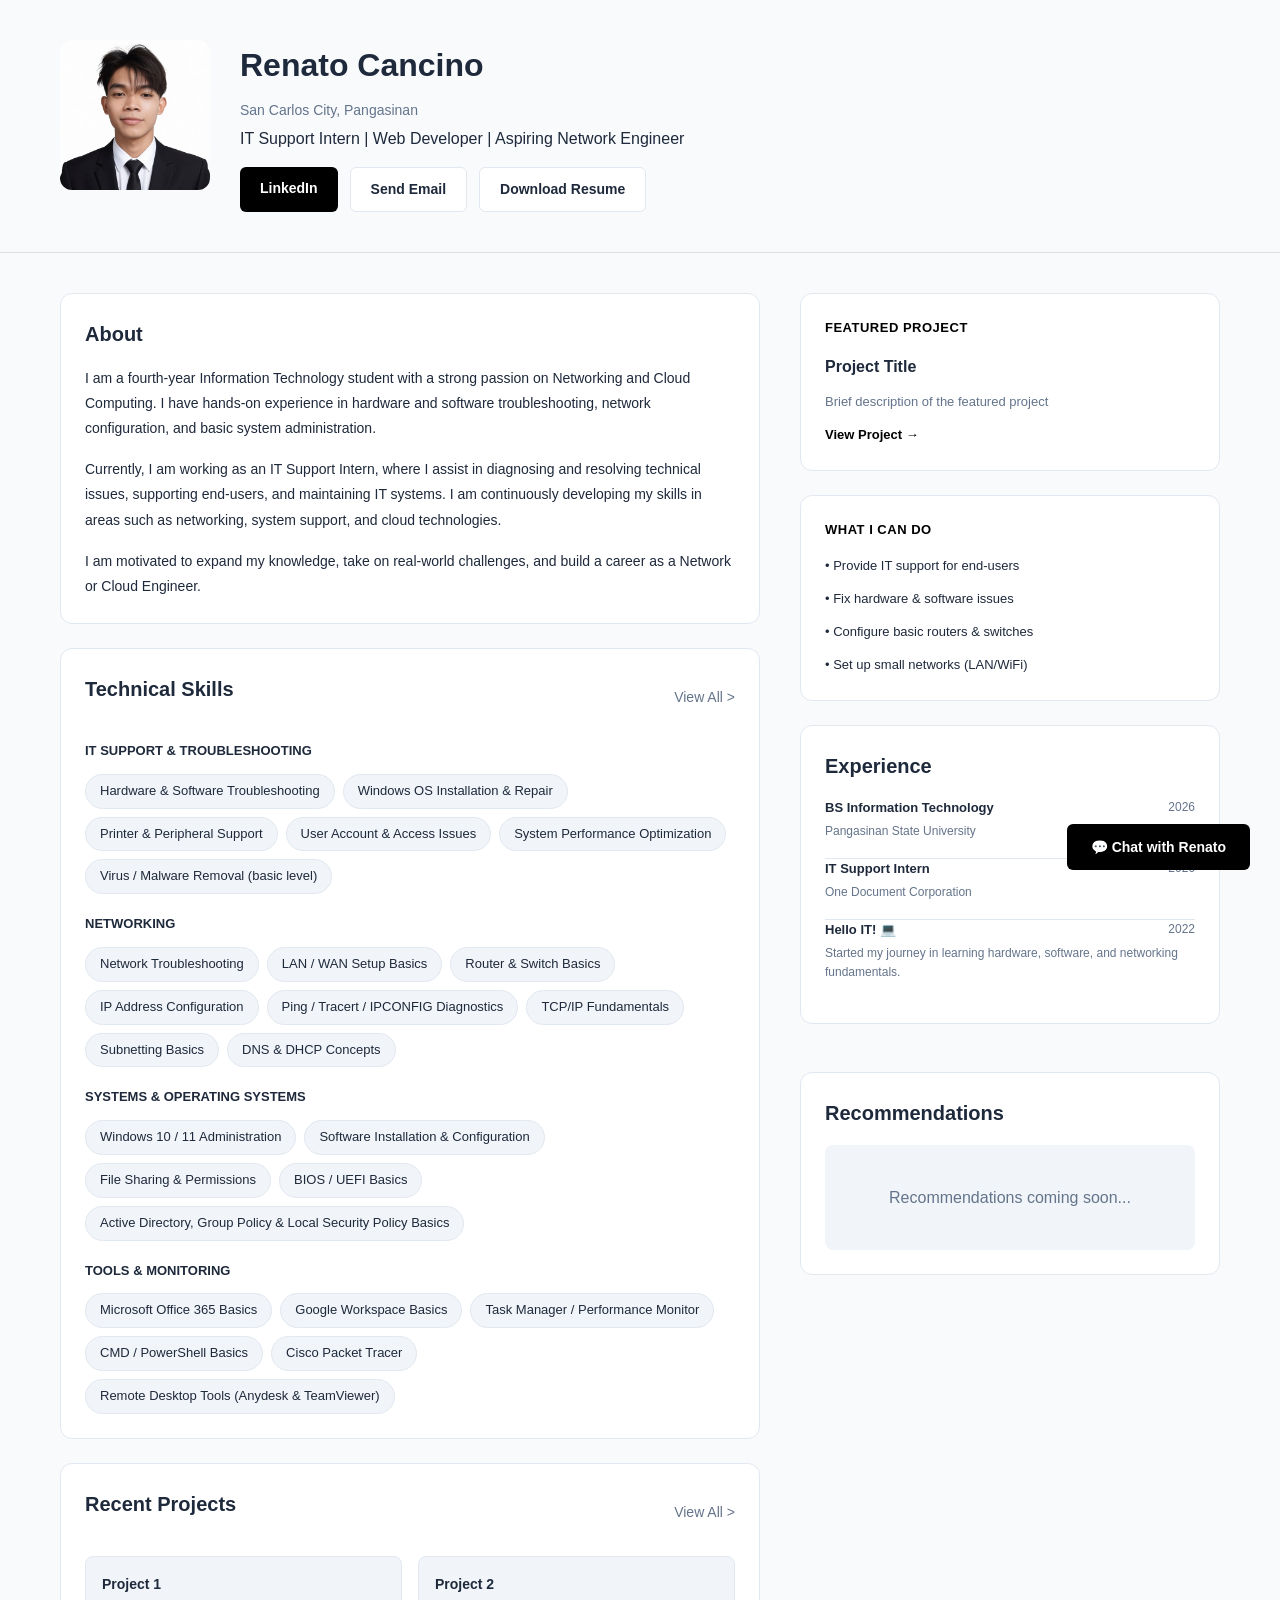
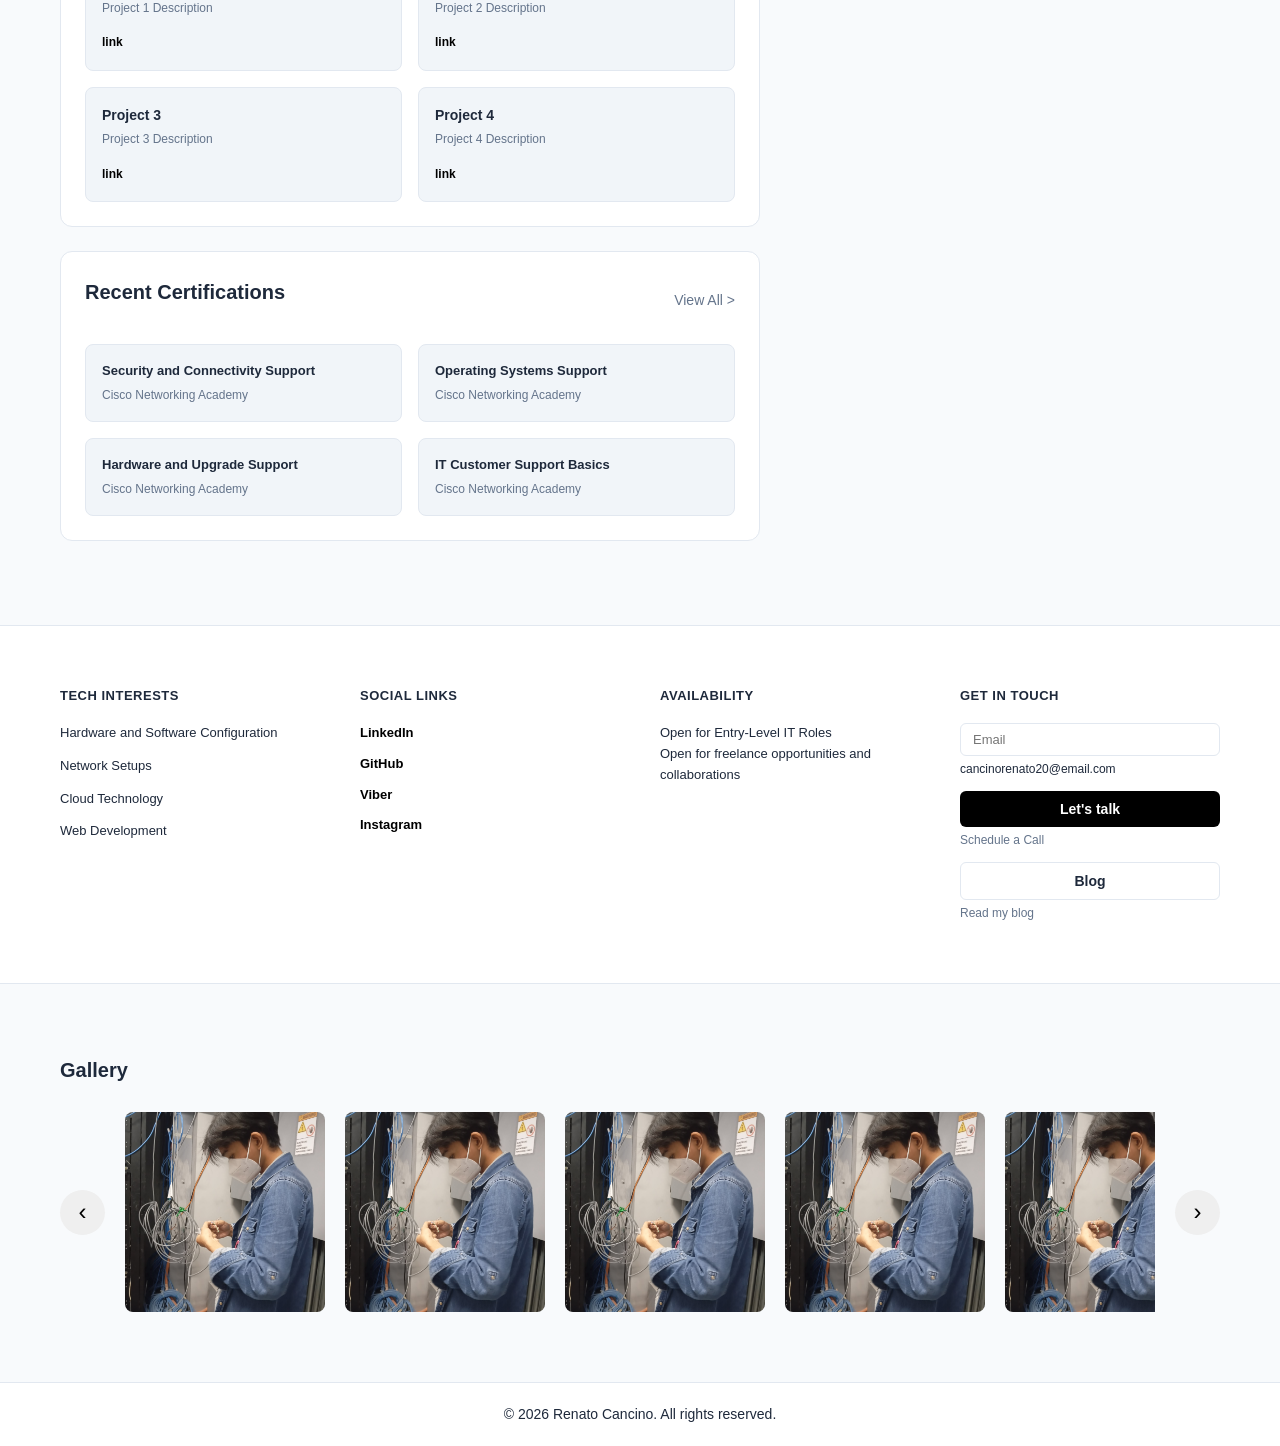
==== index.html @ cd486ae1 "Rename home.html to index.html" ====
<!DOCTYPE html>
<html lang="en">
<head>
    <!-- Google tag (gtag.js) -->
    <script async src="https://www.googletagmanager.com/gtag/js?id=G-3237G2S749"></script>
    <script>
    window.dataLayer = window.dataLayer || [];
    function gtag(){dataLayer.push(arguments);}
    gtag('js', new Date());

    gtag('config', 'G-3237G2S749');
    </script>
    <meta charset="UTF-8">
    <meta name="viewport" content="width=device-width, initial-scale=1.0">
    <title>Renato Cancino - IT</title>
    <link rel="stylesheet" href="css/styles.css">
</head>
<body>
    <!-- Header/Profile Section -->
    <header class="profile-header">
        <div class="container">
            <div class="profile-content">
                <div class="profile-image">
                    <img src="img/ren_formal.jpg" alt="Renato Cancino">
                </div>
                <div class="profile-info">
                    <h1 class="profile-name">Renato Cancino</h1>
                    <p class="profile-location">San Carlos City, Pangasinan</p>
                    <p class="profile-title">IT Support Intern | Web Developer | Aspiring Network Engineer</p>
    
                    <div class="profile-buttons">
                        <a href="https://www.linkedin.com/in/renatocancino" class="btn btn-primary">LinkedIn</a>
                        <a href="mailto:cancinorenato20@gmail.com" class="btn btn-secondary">Send Email</a>
                        <!-- <button class="btn btn-secondary">Read my blog</button> -->
                         <a href="resume/cancinoren-test-resume.pdf" target="_blank" class="btn btn-secondary">Download Resume</a>
                    </div>
                </div>
            </div>
        </div>
    </header>

    <!-- Main Content -->
    <main class="container main-content">
        <div class="content-wrapper">
            <!-- Left Column -->
            <div class="left-column">
                <!-- About Section -->
                <section class="section about-section">
                    <h2 class="section-title">About</h2>
                    <p>I am a fourth-year Information Technology student with a strong passion on Networking and Cloud Computing. I have hands-on experience in hardware and software troubleshooting, network configuration, and basic system administration.</p>
                    
                    <p>Currently, I am working as an IT Support Intern, where I assist in diagnosing and resolving technical issues, supporting end-users, and maintaining IT systems. I am continuously developing my skills in areas such as networking, system support, and cloud technologies.</p>
                    
                    <p>I am motivated to expand my knowledge, take on real-world challenges, and build a career as a Network or Cloud Engineer.</p>
                </section>

                <!-- Skills Section -->
                <section class="section tech-stack-section">
                    <div class="section-header">
                        <h2 class="section-title">Technical Skills</h2>
                        <a href="#" class="view-all">View All ></a>
                    </div>
                    
                    <div class="tech-category">
                        <h3 class="tech-category-title">IT Support & Troubleshooting</h3>
                        <div class="tech-tags">
                            <span class="tech-tag">Hardware & Software Troubleshooting</span>
                            <span class="tech-tag">Windows OS Installation & Repair</span>
                            <span class="tech-tag">Printer & Peripheral Support</span>
                            <span class="tech-tag">User Account & Access Issues</span>
                            <span class="tech-tag">System Performance Optimization</span>
                            <span class="tech-tag">Virus / Malware Removal (basic level)</span>
                        </div>
                    </div>

                    <div class="tech-category">
                        <h3 class="tech-category-title">Networking</h3>
                        <div class="tech-tags">
                            <span class="tech-tag">Network Troubleshooting</span>
                            <span class="tech-tag">LAN / WAN Setup Basics</span>
                            <span class="tech-tag">Router & Switch Basics</span>
                            <span class="tech-tag">IP Address Configuration</span>
                            <span class="tech-tag">Ping / Tracert / IPCONFIG Diagnostics</span>
                            <span class="tech-tag">TCP/IP Fundamentals</span>
                            <span class="tech-tag">Subnetting Basics</span>
                            <span class="tech-tag">DNS & DHCP Concepts</span>
                        </div>
                    </div>

                    <div class="tech-category">
                        <h3 class="tech-category-title">Systems & Operating Systems</h3>
                        <div class="tech-tags">
                            <span class="tech-tag">Windows 10 / 11 Administration</span>
                            <span class="tech-tag">Software Installation & Configuration</span>
                            <span class="tech-tag">File Sharing & Permissions</span>
                            <span class="tech-tag">BIOS / UEFI Basics</span>
                            <span class="tech-tag">Active Directory, Group Policy & Local Security Policy Basics</span>
                        </div>
                    </div>

                    <div class="tech-category">
                        <h3 class="tech-category-title">Tools & Monitoring</h3>
                        <div class="tech-tags">
                            <span class="tech-tag">Microsoft Office 365 Basics</span>
                            <span class="tech-tag">Google Workspace Basics</span>
                            <span class="tech-tag">Task Manager / Performance Monitor</span>
                            <span class="tech-tag">CMD / PowerShell Basics</span>
                            <span class="tech-tag">Cisco Packet Tracer</span>
                            <span class="tech-tag">Remote Desktop Tools (Anydesk & TeamViewer)</span>
                        </div>
                    </div>
                </section>

                <!-- Recent Projects Section -->
                <section class="section projects-section">
                    <div class="section-header">
                        <h2 class="section-title">Recent Projects</h2>
                        <a href="#" class="view-all">View All ></a>
                    </div>

                    <div class="projects-grid">
                        <div class="project-card">
                            <h3 class="project-title">Project 1</h3>
                            <p class="project-description">Project 1 Description</p>
                            <a href="#" class="project-link">link</a>
                        </div>

                        <div class="project-card">
                            <h3 class="project-title">Project 2</h3>
                            <p class="project-description">Project 2 Description</p>
                            <a href="#" class="project-link">link</a>
                        </div>

                        <div class="project-card">
                            <h3 class="project-title">Project 3</h3>
                            <p class="project-description">Project 3 Description</p>
                            <a href="#" class="project-link">link</a>
                        </div>

                        <div class="project-card">
                            <h3 class="project-title">Project 4</h3>
                            <p class="project-description">Project 4 Description</p>
                            <a href="#" class="project-link">link</a>
                        </div>
                    </div>
                </section>

                <!-- Recent Certifications Section -->
                <section class="section certifications-section">
                    <div class="section-header">
                        <h2 class="section-title">Recent Certifications</h2>
                        <a href="certifications.html" class="view-all">View All ></a>
                    </div>
                    
                    <div class="certifications-list">
                        <div class="certification-item" data-cert-title="Security and Connectivity Support" data-cert-issuer="Cisco Networking Academy" data-cert-image="img/Security_and_Connectivity_Support_certificate_cancinorenato20-gmail-com_c8e03d0d-3d9d-4616-a3e9-166d271a35c9_page_1.png" data-cert-link="https://www.credly.com/badges/dbead047-0b74-48d6-b1dc-4c19077c2e01">
                            <h3>Security and Connectivity Support</h3>
                            <p>Cisco Networking Academy</p>
                        </div>

                        <div class="certification-item" data-cert-title="Operating Systems Support" data-cert-issuer="Cisco Networking Academy" data-cert-image="img/Operating_Systems_Support_certificate_cancinorenato20-gmail-com_884aa9ff-a9e3-47da-ad40-cedbd3ad1f9d_page_1.png" data-cert-link="https://www.credly.com/badges/59e73e6f-000c-4be0-9bf6-b6e345b7ddc6">
                            <h3>Operating Systems Support</h3>
                            <p>Cisco Networking Academy</p>
                        </div>

                        <div class="certification-item" data-cert-title="Hardware and Upgrade Support" data-cert-issuer="Cisco Networking Academy" data-cert-image="img/Hardware_and_Upgrade_Support_certificate_cancinorenato20-gmail-com_0ec5836f-facd-4a70-804b-16af0f0a520e_page_1.png" data-cert-link="https://www.credly.com/badges/650f048b-5d3e-4b50-a490-e8a0884c7eaa">
                            <h3>Hardware and Upgrade Support</h3>
                            <p>Cisco Networking Academy</p>
                        </div>
                    
                        <div class="certification-item" data-cert-title="IT Customer Support Basics" data-cert-issuer="Cisco Networking Academy" data-cert-image="img/IT_Customer_Support_Basics_certificate_cancinorenato20-gmail-com_906d845b-3d76-4a4b-9ee6-7872a7df939f_page_1.png" data-cert-link="https://www.credly.com/badges/1a606e12-5934-4e95-b721-cde93f7c1914">
                            <h3>IT Customer Support Basics</h3>
                            <p>Cisco Networking Academy</p>
                        </div>
                    </div>
                </section>   
            </div>

            <!-- Right Column -->
            <div class="right-column">
                <!-- Featured Project Card -->
                <div class="featured-card">
                    <div class="card-header">Featured Project</div>
                    <div class="card-content">
                        <h3 class="card-title">Project Title</h3>
                        <p class="card-description">Brief description of the featured project</p>
                        <a href="#" class="card-link">View Project →</a>
                    </div>
                </div>

                <!-- What I Can Do Card -->
                <div class="services-card">
                    <div class="card-header">What I Can Do</div>
                    <ul class="services-list">
                        <li>• Provide IT support for end-users</li>
                        <li>• Fix hardware & software issues</li>
                        <li>• Configure basic routers & switches</li>
                        <li>• Set up small networks (LAN/WiFi)</li>
                    </ul>
                </div>

                <!-- Experience Section -->
                <section class="section experience-section">
                    <h2 class="section-title">Experience</h2>

                
                    <div class="experience-item">
                        <div class="experience-header">
                            <h3 class="experience-title">BS Information Technology</h3>
                            <span class="experience-year">2026</span>
                        </div>
                        <p class="experience-company">Pangasinan State University</p>
                    </div>

                     <div class="experience-item">
                        <div class="experience-header">
                            <h3 class="experience-title">IT Support Intern</h3>
                            <span class="experience-year">2026</span>
                        </div>
                        <p class="experience-company">One Document Corporation</p>
                    </div>

                    <div class="experience-item">
                        <div class="experience-header">
                            <h3 class="experience-title">Hello IT! 💻</h3>
                            <span class="experience-year">2022</span>
                        </div>
                        <p class="experience-company">Started my journey in learning hardware, software, and networking fundamentals.</p>
                    </div>
                </section>

                <!-- Recommendations Section -->
                <section class="section recommendations-section">
                    <h2 class="section-title">Recommendations</h2>
                    <div class="placeholder-content">
                        <p>Recommendations coming soon...</p>
                    </div>
                </section>
            </div>
        </div>
    </main>

    <!-- Affiliations & Social Links Section -->
    <section class="affiliations-social">
        <div class="container">
            <div class="affiliations-grid">
                <!-- A member of -->
                <div class="affiliations-group">
                    <h3 class="group-title">Tech Interests</h3>
                    <div class="affiliations-list">
                        <div class="affiliation-item">
                            <span>Hardware and Software Configuration</span>
                        </div>
                        <div class="affiliation-item">
                            <span>Network Setups</span>
                        </div>
                        <div class="affiliation-item">
                            <span>Cloud Technology</span>
                        </div>
                        <div class="affiliation-item">
                            <span>Web Development</span>
                        </div>
                    </div>
                </div>

                <!-- Social Links -->
                <div class="affiliations-group">
                    <h3 class="group-title">Social Links</h3>
                    <div class="social-links">
                        <a href="https://www.linkedin.com/in/renatocancino" target="_blank" class="social-link">LinkedIn</a>
                        <a href="https://github.com/cancinoren" target="_blank" class="social-link">GitHub</a>
                        <a href="viber://contact?number=+639387245716" class="social-link">Viber</a>
                        <a href="https://instagram.com/cancinoren" target="_blank" class="social-link">Instagram</a>
                        
                    </div>
                </div>

                <!-- Speaking -->
                <div class="affiliations-group">
                    <h3 class="group-title">Availability</h3>
                    <p class="speaking-text">Open for Entry-Level IT Roles</p>
                    <p class="speaking-text">Open for freelance opportunities and collaborations</p>
                </div>

                <!-- Contact -->
                <div class="affiliations-group">
                    <h3 class="group-title">Get in touch</h3>
                    <div class="contact-options">
                        <div class="contact-item">
                            <input type="email" placeholder="Email" class="contact-input">
                            <p class="contact-email">cancinorenato20@email.com</p>
                        </div>
                        <div class="contact-item">
                            <button class="btn btn-primary">Let's talk</button>
                            <p class="contact-text">Schedule a Call</p>
                        </div>
                        <div class="contact-item">
                            <button class="btn btn-secondary">Blog</button>
                            <p class="contact-text">Read my blog</p>
                        </div>
                    </div>
                </div>
            </div>
        </div>
    </section>

    <!-- Gallery Section -->
    <section class="gallery-section">
        <div class="container">
            <h2 class="section-title">Gallery</h2>
            <div class="gallery-wrapper">
                <button class="gallery-nav gallery-prev" aria-label="Previous image">‹</button>
                <div class="gallery-grid">
                    <div class="gallery-item">
                        <img src="img/pic1.jpeg" alt="Gallery 1">
                    </div>
                    <div class="gallery-item">
                        <img src="img/pic1.jpeg" alt="Gallery 2">
                    </div>
                    <div class="gallery-item">
                        <img src="img/pic1.jpeg" alt="Gallery 3">
                    </div>
                    <div class="gallery-item">
                        <img src="img/pic1.jpeg" alt="Gallery 4">
                    </div>
                    <div class="gallery-item">
                        <img src="img/pic1.jpeg" alt="Gallery 5">
                    </div>
                    <div class="gallery-item">
                        <img src="img/pic1.jpeg" alt="Gallery 1">
                    </div>
                    <div class="gallery-item">
                        <img src="img/pic1.jpeg" alt="Gallery 1">
                    </div>
                    <div class="gallery-item">
                        <img src="img/pic1.jpeg" alt="Gallery 1">
                    </div>
                    <div class="gallery-item">
                        <img src="img/pic1.jpeg" alt="Gallery 1">
                    </div>
                    <div class="gallery-item">
                        <img src="img/pic1.jpeg" alt="Gallery 1">
                    </div>
                </div>
                <button class="gallery-nav gallery-next" aria-label="Next image">›</button>
            </div>
        </div>
    </section>

    <!-- Footer Section -->
    <footer class="footer-section">
        <div class="container">
            <div class="footer-content">
                
                <p class="footer-text">© 2026 Renato Cancino. All rights reserved.</p>
                <a href="#" class="chat-button">💬 Chat with Renato</a>
            </div>
        </div>
    </footer>

    <!-- Certification Modal -->
    <div id="certModal" class="modal">
        <div class="modal-content">
            <span class="modal-close">&times;</span>
            <div class="modal-body">
                <div class="modal-image-container">
                    <img id="modalImage" src="" alt="Certification" class="modal-image">
                </div>
                <div class="modal-info">
                    <h2 id="modalTitle" class="modal-title">Certification Title</h2>
                    <p id="modalIssuer" class="modal-issuer">Issuer</p>
                    <a id="modalLink" href="#" class="modal-credential-link" target="_blank">Show Credential →</a>
                </div>
            </div>
        </div>
    </div>

    <script src="js/script.js"></script>
</body>
</html>
---- css/styles.css ----
/* Reset & Base Styles */
* {
    margin: 0;
    padding: 0;
    box-sizing: border-box;
}

:root {
    --primary-color: #000000;
    --secondary-color: #6366f1;
    --bg-dark: #0f172a;
    --bg-light: #f8fafc;
    --text-dark: #1e293b;
    --text-light: #64748b;
    --border-color: #e2e8f0;
    --card-bg: #ffffff;
    --badge-bg: #f1f5f9;
    --transition: all 0.3s ease;
}

html, body {
    font-family: -apple-system, BlinkMacSystemFont, 'Segoe UI', Roboto, 'Helvetica Neue', Arial, sans-serif;
    line-height: 1.6;
    color: var(--text-dark);
    background-color: var(--bg-light);
}

.container {
    max-width: 1200px;
    margin: 0 auto;
    padding: 0 20px;
}

/* Profile Header */
.profile-header {
    /* background: linear-gradient(135deg, #f5f5f5 0%, #ffffff 100%); */
    padding: 40px 0;
    border-bottom: 1px solid #e0e0e0;
    margin-bottom: 40px;
    position: relative;
}

.profile-content {
    display: flex;
    gap: 30px;
    align-items: flex-start;
}

.profile-image {
    flex-shrink: 0;
}

.profile-image img {
    width: 150px;
    height: 150px;
    border-radius: 12px;
    object-fit: cover;
}

.profile-info {
    flex: 1;
}

.profile-name {
    font-size: 32px;
    font-weight: 700;
    margin-bottom: 8px;
    display: flex;
    align-items: center;
    gap: 8px;
}

.verified {
    color: var(--secondary-color);
    font-size: 20px;
}

.profile-location {
    font-size: 14px;
    color: var(--text-light);
    margin-bottom: 4px;
}

.profile-title {
    font-size: 16px;
    color: var(--text-dark);
    font-weight: 500;
    margin-bottom: 16px;
}

.profile-badges {
    margin-bottom: 20px;
}

.badge {
    display: inline-block;
    padding: 8px 16px;
    border-radius: 6px;
    font-size: 13px;
    font-weight: 600;
}

.badge-primary {
    background: #3b82f6;
    color: white;
}

.profile-buttons {
    display: flex;
    gap: 12px;
    flex-wrap: wrap;
}

/* Buttons */
.btn {
    padding: 10px 20px;
    border: none;
    border-radius: 6px;
    font-size: 14px;
    font-weight: 600;
    cursor: pointer;
    transition: var(--transition);
    text-decoration: none;
}

.btn-primary {
    background: var(--primary-color);
    color: white;
}

.btn-primary:hover {
    background: #1a1a1a;
    transform: translateY(-2px);
}

.btn-secondary {
    background: white;
    color: var(--text-dark);
    border: 1px solid var(--border-color);
}

.btn-secondary:hover {
    background: var(--bg-light);
    border-color: var(--primary-color);
}

/* Main Content */
.main-content {
    margin-bottom: 60px;
}

.content-wrapper {
    display: grid;
    grid-template-columns: 2fr 1.2fr;
    gap: 40px;
}

/* Sections */
.section {
    background: white;
    border-radius: 12px;
    padding: 24px;
    margin-bottom: 24px;
    border: 1px solid var(--border-color);
}

.section-header {
    display: flex;
    justify-content: space-between;
    align-items: center;
    margin-bottom: 20px;
}

.section-title {
    font-size: 20px;
    font-weight: 700;
    color: var(--text-dark);
    margin-bottom: 16px;
}

.view-all {
    color: var(--text-light);
    text-decoration: none;
    font-size: 14px;
    transition: var(--transition);
}

.view-all:hover {
    color: var(--primary-color);
}

/* About Section */
.about-section p {
    color: var(--text-dark);
    margin-bottom: 16px;
    line-height: 1.8;
    font-size: 14px;
}

.about-section p:last-child {
    margin-bottom: 0;
}

.about-section strong {
    color: var(--text-dark);
    font-weight: 600;
}

/* Tech Stack */
.tech-category {
    margin-bottom: 20px;
}

.tech-category:last-child {
    margin-bottom: 0;
}

.tech-category-title {
    font-size: 13px;
    font-weight: 700;
    text-transform: uppercase;
    /* color: var(--text-light); */
    margin-bottom: 12px;
}

.tech-tags {
    display: flex;
    flex-wrap: wrap;
    gap: 8px;
}

.tech-tag {
    display: inline-block;
    padding: 6px 14px;
    background: var(--badge-bg);
    border: 1px solid var(--border-color);
    border-radius: 20px;
    font-size: 13px;
    font-weight: 500;
    color: var(--text-dark);
}

/* Projects Grid */
.projects-grid {
    display: grid;
    grid-template-columns: 1fr 1fr;
    gap: 16px;
}

.project-card {
    background: var(--badge-bg);
    padding: 16px;
    border-radius: 8px;
    border: 1px solid var(--border-color);
    transition: var(--transition);
}

.project-card:hover {
    border-color: var(--primary-color);
    box-shadow: 0 4px 12px rgba(0, 0, 0, 0.15);
}

.project-title {
    font-size: 14px;
    font-weight: 700;
    color: var(--text-dark);
    margin-bottom: 4px;
}

.project-description {
    font-size: 12px;
    color: var(--text-light);
    margin-bottom: 10px;
}

.project-link {
    font-size: 12px;
    color: var(--primary-color);
    text-decoration: none;
    font-weight: 600;
    transition: var(--transition);
}

.project-link:hover {
    /* color: var(--secondary-color); */
}

/* Certifications */
.certifications-list {
    display: grid;
    grid-template-columns: 1fr 1fr;
    gap: 16px;
}

.certification-item {
    background: var(--badge-bg);
    padding: 16px;
    border-radius: 8px;
    border: 1px solid var(--border-color);
    transition: var(--transition);
    cursor: pointer;
}

.certification-item:hover {
    border-color: var(--primary-color);
    box-shadow: 0 4px 12px rgba(0, 0, 0, 0.15);
    transform: translateY(-2px);
}

.certification-item h3 {
    font-size: 13px;
    font-weight: 700;
    color: var(--text-dark);
    margin-bottom: 4px;
}

.certification-item p {
    font-size: 12px;
    color: var(--text-light);
}

/* Right Column */
.right-column {
    display: flex;
    flex-direction: column;
    gap: 24px;
}

/* Featured & Services Cards */
.featured-card,
.services-card {
    background: white;
    border-radius: 12px;
    padding: 24px;
    border: 1px solid var(--border-color);
    transition: var(--transition);
}

.featured-card:hover,
.services-card:hover {
    border-color: var(--primary-color);
    box-shadow: 0 4px 12px rgba(0, 0, 0, 0.15);
}

.card-header {
    font-size: 13px;
    font-weight: 700;
    text-transform: uppercase;
    /* color: var(--text-light); */
    color: #000000;
    margin-bottom: 16px;
    letter-spacing: 0.5px;
}

.card-content {
    display: flex;
    flex-direction: column;
    gap: 12px;
}

.card-title {
    font-size: 16px;
    font-weight: 700;
    color: var(--text-dark);
    margin: 0;
}

.card-description {
    font-size: 13px;
    color: var(--text-light);
    line-height: 1.6;
    margin: 0;
}

.card-link {
    display: inline-block;
    font-size: 13px;
    color: var(--primary-color);
    text-decoration: none;
    font-weight: 600;
    transition: var(--transition);
    width: fit-content;
}

.card-link:hover {
    /* color: var(--secondary-color); */
    transform: translateX(4px);
}

/* Services List */
.services-list {
    list-style: none;
    padding: 0;
    margin: 0;
    display: flex;
    flex-direction: column;
    gap: 12px;
}

.services-list li {
    font-size: 13px;
    color: var(--text-dark);
    line-height: 1.6;
    padding-left: 0;
}

/* Badge Card (kept for reference if needed elsewhere) */

/* Experience Section */
.experience-item {
    padding-bottom: 16px;
    border-bottom: 1px solid var(--border-color);
}

.experience-item:last-child {
    border-bottom: none;
}

.experience-header {
    display: flex;
    justify-content: space-between;
    align-items: flex-start;
    margin-bottom: 4px;
}

.experience-title {
    font-size: 13px;
    font-weight: 700;
    color: var(--text-dark);
    margin: 0;
}

.experience-year {
    font-size: 12px;
    color: var(--text-light);
    font-weight: 500;
}

.experience-company {
    font-size: 12px;
    color: var(--text-light);
    margin: 0;
}

/* Recommendations */
.placeholder-content {
    padding: 40px 20px;
    text-align: center;
    background: var(--badge-bg);
    border-radius: 8px;
    color: var(--text-light);
}

/* Affiliations & Social */
.affiliations-social {
    background: white;
    border-top: 1px solid var(--border-color);
    border-bottom: 1px solid var(--border-color);
    padding: 60px 0;
    margin-bottom: 60px;
}

.affiliations-grid {
    display: grid;
    grid-template-columns: repeat(4, 1fr);
    gap: 40px;
}

.affiliations-group {
    display: flex;
    flex-direction: column;
}

.group-title {
    font-size: 13px;
    font-weight: 700;
    text-transform: uppercase;
    /* color: var(--text-light); */
    margin-bottom: 16px;
    letter-spacing: 0.5px;
}

.affiliations-list {
    display: flex;
    flex-direction: column;
    gap: 12px;
}

.affiliation-item {
    font-size: 13px;
    color: var(--text-dark);
    line-height: 1.6;
}

.social-links {
    display: flex;
    flex-direction: column;
    gap: 10px;
}

.social-link {
    font-size: 13px;
    color: var(--primary-color);
    text-decoration: none;
    font-weight: 600;
    transition: var(--transition);
    width: fit-content;
}

.social-link:hover {
    color: var(--primary-color);
}

.speaking-text {
    font-size: 13px;
    color: var(--text-dark);
    line-height: 1.6;
}

.contact-options {
    display: flex;
    flex-direction: column;
    gap: 12px;
}

.contact-item {
    display: flex;
    flex-direction: column;
    gap: 4px;
}

.contact-input {
    padding: 8px 12px;
    border: 1px solid var(--border-color);
    border-radius: 6px;
    font-size: 13px;
    font-family: inherit;
}

.contact-email {
    font-size: 12px;
    color: var(--text-dark);
    margin: 0;
}

.contact-text {
    font-size: 12px;
    color: var(--text-light);
    margin: 0;
}

/* Gallery */
.gallery-section {
    padding: 10px 0;
    background: var(--bg-light);
}

.gallery-wrapper {
    display: flex;
    align-items: center;
    gap: 20px;
    position: relative;
}

.gallery-nav {
    /* background: var(--primary-color); */
    color: #000000;
    border: none;
    width: 45px;
    height: 45px;
    border-radius: 50%;
    font-size: 24px;
    cursor: pointer;
    display: flex;
    align-items: center;
    justify-content: center;
    transition: var(--transition);
    flex-shrink: 0;
}

.gallery-nav:hover {
    /* background: #1a1a1a; */
    transform: scale(1.1);
}

.gallery-grid {
    display: flex;
    gap: 20px;
    overflow-x: auto;
    overflow-y: hidden;
    scroll-behavior: smooth;
    scrollbar-width: none;
    padding: 10px 0;
    flex: 1;
}

.gallery-grid::-webkit-scrollbar {
    display: none;
}

.gallery-item {
    cursor: pointer;
    transition: var(--transition);
    border-radius: 8px;
    overflow: hidden;
    aspect-ratio: 1;
    flex: 0 0 calc(20% - 16px);
    min-width: 200px;
}

.gallery-item img {
    width: 100%;
    height: 100%;
    object-fit: cover;
    transition: var(--transition);
}

.gallery-item:hover img {
    transform: scale(1.05);
    opacity: 0.8;
}

@media (max-width: 1024px) {
    .gallery-item {
        flex: 0 0 calc(25% - 15px);
        min-width: 160px;
    }
}

@media (max-width: 768px) {
    .gallery-item {
        flex: 0 0 calc(33.33% - 14px);
        min-width: 120px;
    }
    
    .gallery-nav {
        width: 40px;
        height: 40px;
        font-size: 20px;
    }
    
    .gallery-wrapper {
        gap: 15px;
    }
}

@media (max-width: 480px) {
    .gallery-item {
        flex: 0 0 100%;
        min-width: 100px;
    }
    
    .gallery-wrapper {
        gap: 10px;
    }
}

/* Footer Section */
.footer-section {
    background: white;
    border-top: 1px solid var(--border-color);
    padding: 20px 0;
    margin-top: 50px;
}

.footer-content {
    display: flex;
    flex-direction: column;
    align-items: center;
    gap: 24px;
    text-align: center;
}

.footer-logo {
    display: flex;
    justify-content: center;
}

.footer-icon {
    width: 70px;
    height: 70px;
    border: 3px solid var(--border-color);
    border-radius: 20px;
    display: flex;
    align-items: center;
    justify-content: center;
    font-size: 24px;
    font-weight: 700;
    color: var(--text-light);
    background: var(--badge-bg);
}

.footer-text {
    font-size: 14px;
    color: var(--text-dark);
    margin: 0;
}

.chat-button {
    display: inline-flex;
    align-items: center;
    gap: 8px;
    padding: 12px 24px;
    background: #000000;
    color: white;
    text-decoration: none;
    border-radius: 6px;
    font-size: 14px;
    font-weight: 600;
    transition: var(--transition);
    position: fixed;
    bottom: 30px;
    right: 30px;
    z-index: 100;
}

.chat-button:hover {
    background: #1a1a1a;
    transform: translateY(-3px);
    box-shadow: 0 8px 20px rgba(0, 0, 0, 0.2);
}

/* Responsive Design mobile*/
@media (max-width: 768px) {
    .content-wrapper {
        display: flex;
        flex-direction: column;
        gap: 10px;
    }

    .left-column {
        display: contents;
    }

    .right-column {
        display: contents;
    }

    .about-section {
        order: 1;
    }

    .experience-section {
        order: 2;
    }

    .tech-stack-section {
        order: 3;
    }

    .projects-section {
        order: 4;
    }

    .certifications-section {
        order: 5;
    }

    .featured-card {
        order: 6;
    }

    .services-card {
        order: 7;
    }

    .recommendations-section {
        order: 8;
    }

    .profile-content {
        flex-direction: column;
        gap: 20px;
    }

    .profile-image img {
        width: 120px;
        height: 120px;
    }

    .profile-name {
        font-size: 24px;
    }

    .projects-grid {
        grid-template-columns: 1fr;
    }

    .certifications-list,
    .certifications-grid {
        grid-template-columns: 1fr;
    }

    .affiliations-grid {
        grid-template-columns: repeat(2, 1fr);
        gap: 30px;
    }

    .gallery-grid {
        grid-template-columns: repeat(3, 1fr);
    }

    .gallery-wrapper {
        gap: 10px;
    }

    .gallery-nav {
        width: 35px;
        height: 35px;
        font-size: 20px;
    }

    .badge-card {
        flex-direction: column;
        text-align: center;
        gap: 20px;
    }

    .section {
        padding: 16px;
        margin-bottom: 16px;
    }

    .main-content {
        margin-bottom: 40px;
    }

    .chat-button {
        bottom: 20px;
        right: 20px;
        padding: 10px 16px;
        font-size: 12px;
    }
}

@media (max-width: 480px) {
    .container {
        padding: 0 15px;
    }

    .profile-header {
        padding: 20px 0;
        margin-bottom: 20px;
    }

    .profile-content {
        gap: 15px;
    }

    .profile-image img {
        width: 100px;
        height: 100px;
    }

    .profile-name {
        font-size: 20px;
    }

    .profile-buttons {
        gap: 8px;
        flex-direction: column;
    }

    .btn {
        width: 100%;
        text-align: center;
    }

    .section {
        padding: 16px;
        margin-bottom: 12px;
    }

    .section-title {
        font-size: 16px;
    }

    .affiliations-grid {
        grid-template-columns: 1fr;
        gap: 20px;
    }

    .gallery-grid {
        grid-template-columns: repeat(2, 1fr);
    }

    .gallery-wrapper {
        gap: 8px;
    }

    .gallery-nav {
        width: 32px;
        height: 32px;
        font-size: 18px;
    }

    .tech-tags {
        gap: 6px;
    }

    .tech-tag {
        font-size: 12px;
        padding: 4px 10px;
    }

    .profile-buttons {
        flex-wrap: wrap;
    }

    .btn {
        width: auto;
        padding: 8px 16px;
        font-size: 13px;
    }

    .chat-button {
        bottom: 15px;
        right: 15px;
        padding: 8px 12px;
        font-size: 11px;
    }

    .footer-icon {
        width: 60px;
        height: 60px;
        font-size: 20px;
    }

    .footer-text {
        font-size: 12px;
    }

    .certifications-grid {
        grid-template-columns: 1fr;
    }
}

/* Hover Effects */
.section {
    transition: var(--transition);
}

.section:hover {
    border-color: rgba(0, 0, 0, 0.2);
}

/* Scrollbar Styling */
::-webkit-scrollbar {
    width: 8px;
}

::-webkit-scrollbar-track {
    background: var(--bg-light);
}

::-webkit-scrollbar-thumb {
    background: var(--primary-color);
    border-radius: 4px;
}

::-webkit-scrollbar-thumb:hover {
    /* background: var(--secondary-color); */
    
}

/* Certifications Page */
.certifications-header {
    background: white;
    border-bottom: 1px solid var(--border-color);
    padding: 40px 0;
    margin-bottom: 40px;
}

.header-content {
    display: flex;
    flex-direction: column;
    gap: 16px;
}

.back-link {
    display: inline-flex;
    align-items: center;
    gap: 8px;
    color: var(--text-light);
    text-decoration: none;
    font-size: 14px;
    font-weight: 600;
    width: fit-content;
    transition: var(--transition);
}

.back-link:hover {
    color: var(--primary-color);
    transform: translateX(-4px);
}

.page-title {
    font-size: 40px;
    font-weight: 700;
    color: var(--text-dark);
}

.certifications-content {
    margin-bottom: 60px;
}

.certifications-grid {
    display: grid;
    grid-template-columns: 1fr 1fr;
    gap: 24px;
}

.certification-card {
    background: white;
    border: 1px solid var(--border-color);
    border-radius: 12px;
    padding: 28px;
    transition: var(--transition);
    cursor: pointer;
}

.certification-card:hover {
    border-color: var(--primary-color);
    box-shadow: 0 4px 12px rgba(0, 0, 0, 0.15);
    transform: translateY(-4px);
}

.certification-title {
    font-size: 16px;
    font-weight: 700;
    color: var(--text-dark);
    margin-bottom: 8px;
}

.certification-issuer {
    font-size: 13px;
    color: var(--text-light);
    margin: 0;
}

/* Modal Styles */
.modal {
    display: none;
    position: fixed;
    z-index: 1000;
    left: 0;
    top: 0;
    width: 100%;
    height: 100%;
    background-color: rgba(0, 0, 0, 0.8);
    animation: fadeIn 0.3s ease;
}

.modal.active {
    display: flex;
    align-items: center;
    justify-content: center;
}

.modal-content {
    background-color: transparent;
    border-radius: 12px;
    width: 90%;
    max-width: 600px;
    max-height: 80vh;
    overflow-y: auto;
    position: relative;
    animation: slideUp 0.3s ease;
    box-shadow: none;
}

.modal-body {
    display: flex;
    flex-direction: column;
    gap: 24px;
    padding: 40px;
    background-color: transparent;
}

.modal-close {
    position: absolute;
    right: 20px;
    top: 20px;
    font-size: 28px;
    font-weight: bold;
    color: white;
    cursor: pointer;
    z-index: 10;
    transition: var(--transition);
    background: rgba(0, 0, 0, 0.5);
    width: 40px;
    height: 40px;
    display: flex;
    align-items: center;
    justify-content: center;
    border-radius: 50%;
}

.modal-close:hover {
    color: white;
    background: rgba(0, 0, 0, 0.8);
}

.modal-image-container {
    width: 100%;
}

.modal-image {
    width: 100%;
    height: auto;
    border-radius: 8px;
}

.gallery-modal-content {
    max-width: 90vw;
    max-height: 90vh;
    width: auto;
    height: auto;
    background-color: transparent;
}

.gallery-modal-body {
    display: flex;
    justify-content: center;
    align-items: center;
    padding: 20px;
    background-color: transparent;
}

#galleryModalImage {
    max-width: 100%;
    max-height: 80vh;
    object-fit: contain;
    border-radius: 8px;
}

/* Certification Modal Styles */
#certModal .modal-content {
    background-color: white;
    border-radius: 12px;
    width: 90%;
    max-width: 600px;
    max-height: 80vh;
    overflow-y: auto;
    position: relative;
    animation: slideUp 0.3s ease;
    box-shadow: 0 10px 40px rgba(0, 0, 0, 0.2);
}

#certModal .modal-body {
    display: flex;
    flex-direction: column;
    gap: 24px;
    padding: 40px;
    background-color: white;
}

#certModal .modal-image-container {
    width: 100%;
    border-radius: 8px;
    overflow: hidden;
}

#certModal .modal-image {
    width: 100%;
    height: auto;
    object-fit: contain;
    border-radius: 8px;
}

#certModal .modal-info {
    display: flex;
    flex-direction: column;
    gap: 12px;
}

#certModal .modal-title {
    font-size: 24px;
    font-weight: 700;
    color: var(--primary-color);
    margin: 0;
}

#certModal .modal-issuer {
    font-size: 14px;
    color: #666;
    margin: 0;
}

#certModal .modal-credential-link {
    color: var(--primary-color);
    text-decoration: none;
    font-weight: 600;
    transition: var(--transition);
    display: inline-block;
}

#certModal .modal-credential-link:hover {
    color: #1a1a1a;
    transform: translateY(-2px);
}

#certModal .modal-close {
    position: absolute;
    right: 20px;
    top: 20px;
    font-size: 28px;
    font-weight: bold;
    color: var(--primary-color);
    cursor: pointer;
    z-index: 10;
    transition: var(--transition);
    background: transparent;
    width: 40px;
    height: 40px;
    display: flex;
    align-items: center;
    justify-content: center;
    border-radius: 50%;
}

#certModal .modal-close:hover {
    background: rgba(0, 0, 0, 0.1);
    color: #1a1a1a;
}
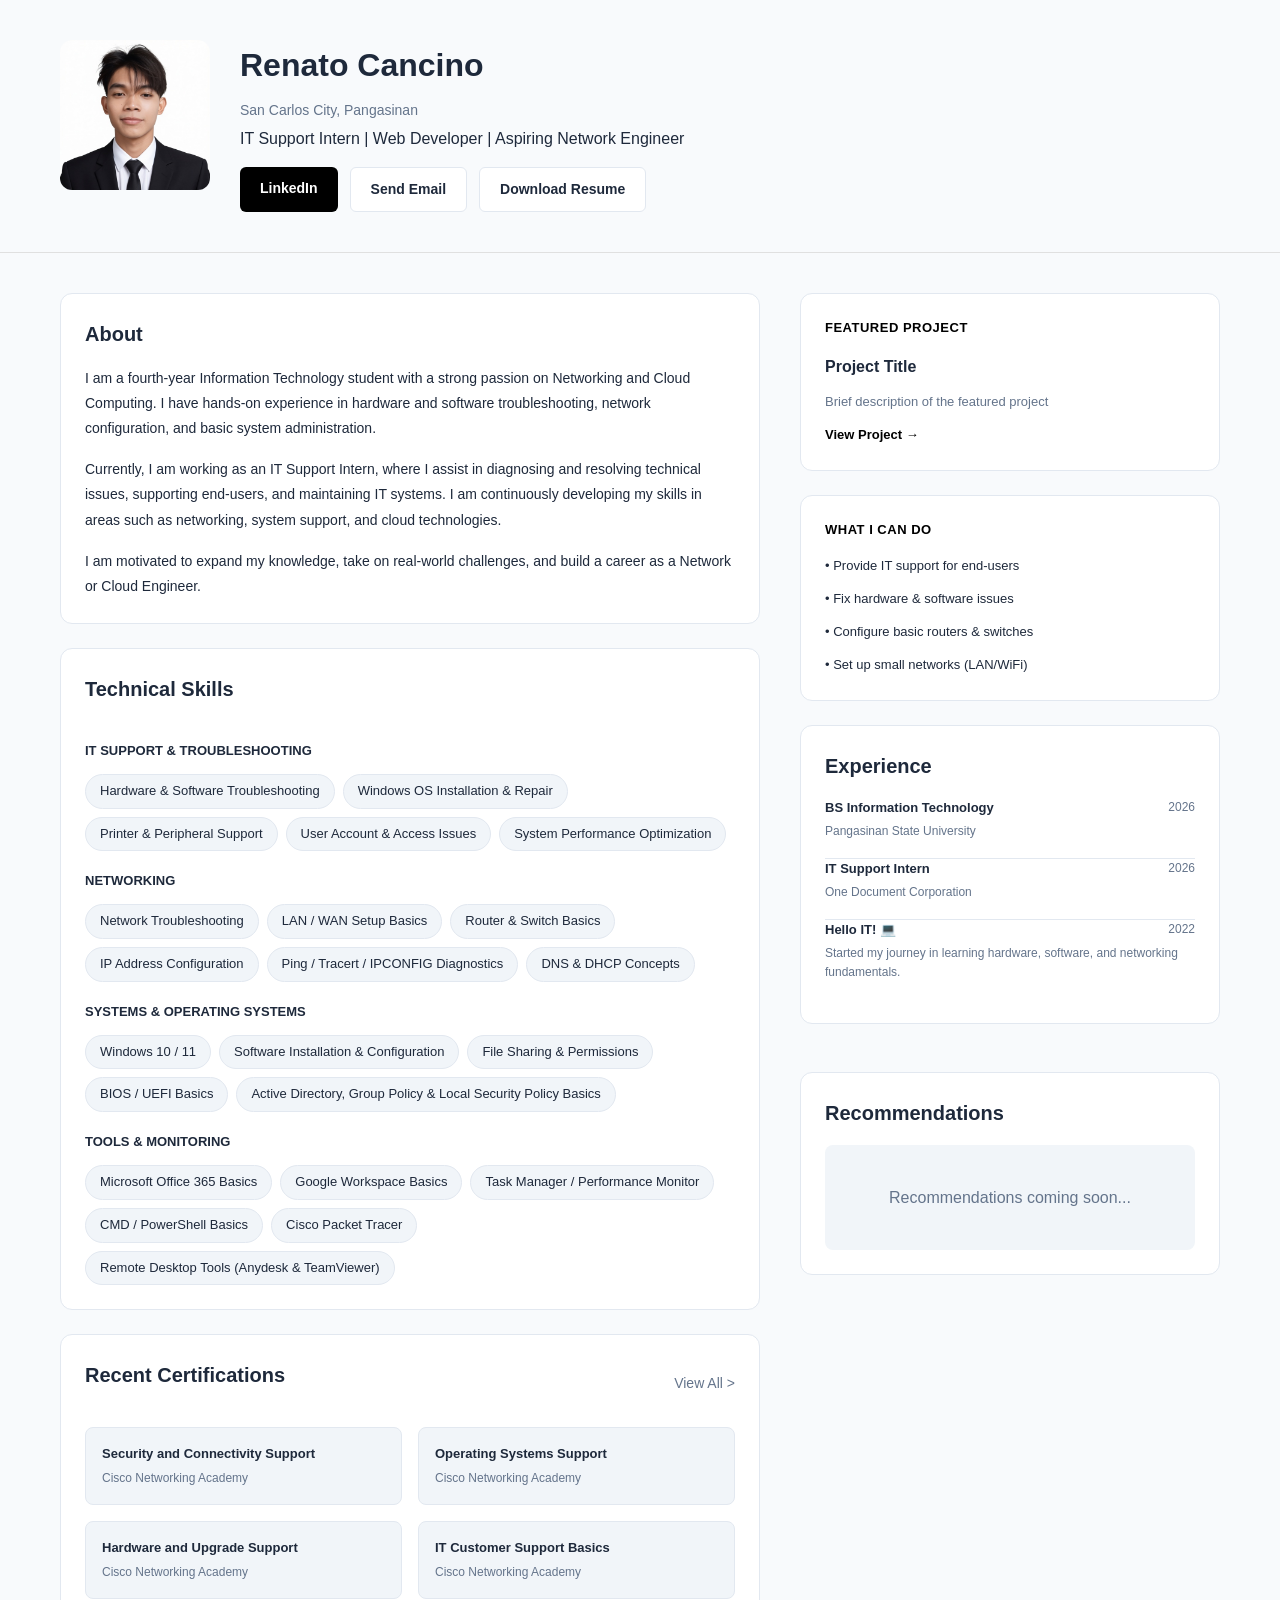
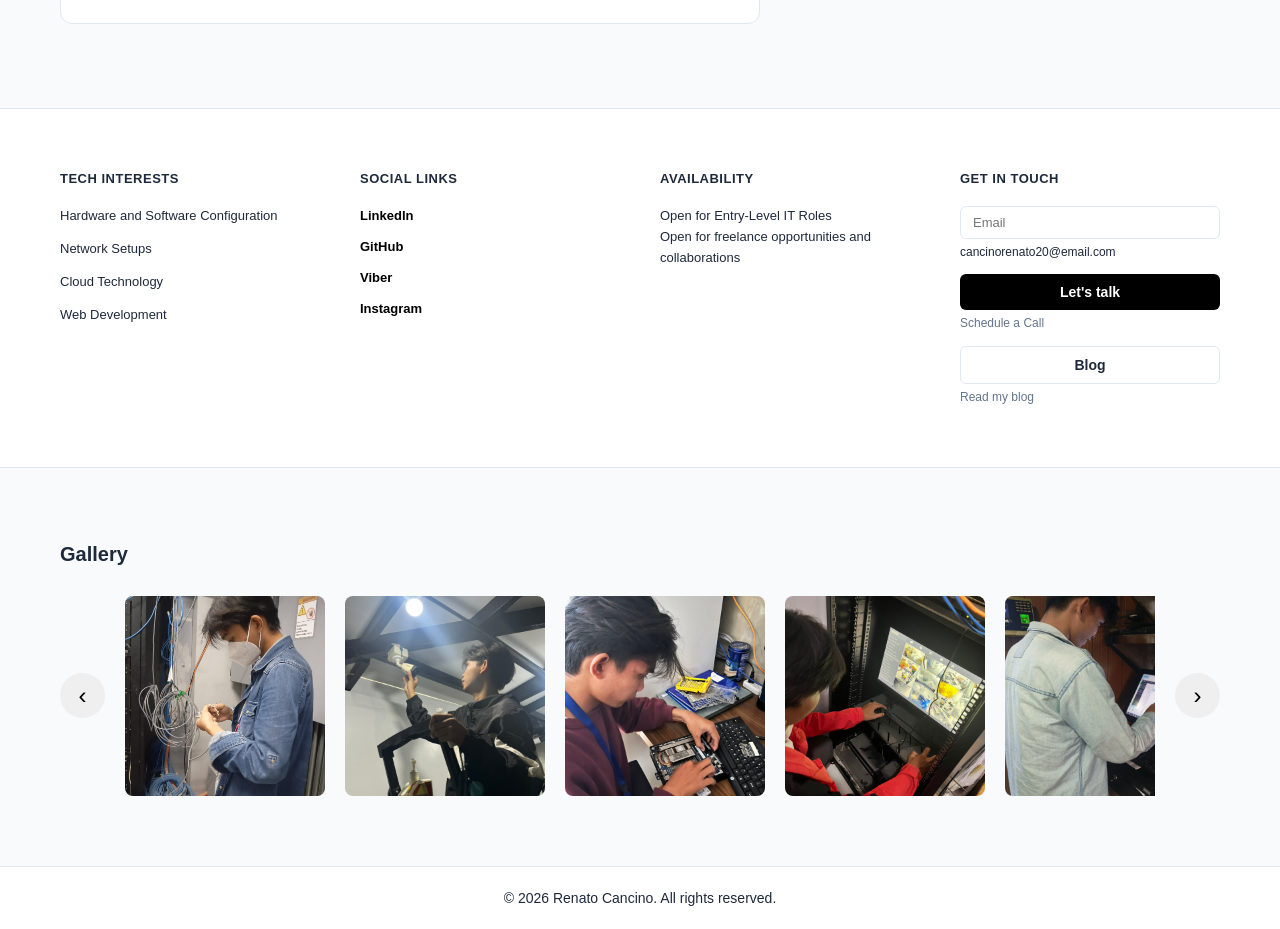
==== commit 54f56b0b: "updated my gallery and tech skills" ====
--- a/index.html
+++ b/index.html
@@ -32,7 +32,7 @@
                         <a href="https://www.linkedin.com/in/renatocancino" class="btn btn-primary">LinkedIn</a>
                         <a href="mailto:cancinorenato20@gmail.com" class="btn btn-secondary">Send Email</a>
                         <!-- <button class="btn btn-secondary">Read my blog</button> -->
-                         <a href="resume/cancinoren-test-resume.pdf" target="_blank" class="btn btn-secondary">Download Resume</a>
+                         <a href="resume/Cancino-Renato-Resume.pdf" target="_blank" class="btn btn-secondary">Download Resume</a>
                     </div>
                 </div>
             </div>
@@ -58,7 +58,7 @@
                 <section class="section tech-stack-section">
                     <div class="section-header">
                         <h2 class="section-title">Technical Skills</h2>
-                        <a href="#" class="view-all">View All ></a>
+                        <!-- <a href="#" class="view-all">View All ></a> -->
                     </div>
                     
                     <div class="tech-category">
@@ -69,7 +69,7 @@
                             <span class="tech-tag">Printer & Peripheral Support</span>
                             <span class="tech-tag">User Account & Access Issues</span>
                             <span class="tech-tag">System Performance Optimization</span>
-                            <span class="tech-tag">Virus / Malware Removal (basic level)</span>
+                            <!-- <span class="tech-tag">Virus / Malware Removal (basic level)</span> -->
                         </div>
                     </div>
 
@@ -81,8 +81,8 @@
                             <span class="tech-tag">Router & Switch Basics</span>
                             <span class="tech-tag">IP Address Configuration</span>
                             <span class="tech-tag">Ping / Tracert / IPCONFIG Diagnostics</span>
-                            <span class="tech-tag">TCP/IP Fundamentals</span>
-                            <span class="tech-tag">Subnetting Basics</span>
+                            <!-- <span class="tech-tag">TCP/IP Fundamentals</span> -->
+                            <!-- <span class="tech-tag">Subnetting Basics</span> -->
                             <span class="tech-tag">DNS & DHCP Concepts</span>
                         </div>
                     </div>
@@ -90,7 +90,7 @@
                     <div class="tech-category">
                         <h3 class="tech-category-title">Systems & Operating Systems</h3>
                         <div class="tech-tags">
-                            <span class="tech-tag">Windows 10 / 11 Administration</span>
+                            <span class="tech-tag">Windows 10 / 11 </span>
                             <span class="tech-tag">Software Installation & Configuration</span>
                             <span class="tech-tag">File Sharing & Permissions</span>
                             <span class="tech-tag">BIOS / UEFI Basics</span>
@@ -111,7 +111,7 @@
                     </div>
                 </section>
 
-                <!-- Recent Projects Section -->
+                <!-- Recent Projects Section
                 <section class="section projects-section">
                     <div class="section-header">
                         <h2 class="section-title">Recent Projects</h2>
@@ -143,7 +143,7 @@
                             <a href="#" class="project-link">link</a>
                         </div>
                     </div>
-                </section>
+                </section> -->
 
                 <!-- Recent Certifications Section -->
                 <section class="section certifications-section">
@@ -315,31 +315,31 @@
                         <img src="img/pic1.jpeg" alt="Gallery 1">
                     </div>
                     <div class="gallery-item">
-                        <img src="img/pic1.jpeg" alt="Gallery 2">
-                    </div>
-                    <div class="gallery-item">
-                        <img src="img/pic1.jpeg" alt="Gallery 3">
-                    </div>
-                    <div class="gallery-item">
-                        <img src="img/pic1.jpeg" alt="Gallery 4">
-                    </div>
-                    <div class="gallery-item">
-                        <img src="img/pic1.jpeg" alt="Gallery 5">
-                    </div>
-                    <div class="gallery-item">
-                        <img src="img/pic1.jpeg" alt="Gallery 1">
-                    </div>
-                    <div class="gallery-item">
-                        <img src="img/pic1.jpeg" alt="Gallery 1">
-                    </div>
-                    <div class="gallery-item">
-                        <img src="img/pic1.jpeg" alt="Gallery 1">
-                    </div>
-                    <div class="gallery-item">
-                        <img src="img/pic1.jpeg" alt="Gallery 1">
-                    </div>
-                    <div class="gallery-item">
-                        <img src="img/pic1.jpeg" alt="Gallery 1">
+                        <img src="img/pic2.jpg" alt="Gallery 2">
+                    </div>
+                    <div class="gallery-item">
+                        <img src="img/pic3.jpg" alt="Gallery 3">
+                    </div>
+                    <div class="gallery-item">
+                        <img src="img/pic4.jpg" alt="Gallery 4">
+                    </div>
+                    <div class="gallery-item">
+                        <img src="img/pic5.jpg" alt="Gallery 5">
+                    </div>
+                    <div class="gallery-item">
+                        <img src="img/pic6.jpg" alt="Gallery 1">
+                    </div>
+                    <div class="gallery-item">
+                        <img src="img/pic7.jpg" alt="Gallery 1">
+                    </div>
+                    <div class="gallery-item">
+                        <img src="img/pic8.jpg" alt="Gallery 1">
+                    </div>
+                    <div class="gallery-item">
+                        <img src="img/pic9.jpg" alt="Gallery 1">
+                    </div>
+                    <div class="gallery-item">
+                        <img src="img/pic10.jpg" alt="Gallery 1">
                     </div>
                 </div>
                 <button class="gallery-nav gallery-next" aria-label="Next image">›</button>
@@ -353,7 +353,7 @@
             <div class="footer-content">
                 
                 <p class="footer-text">© 2026 Renato Cancino. All rights reserved.</p>
-                <a href="#" class="chat-button">💬 Chat with Renato</a>
+                <!-- <a href="#" class="chat-button">💬 Chat with Renato</a> -->
             </div>
         </div>
     </footer>
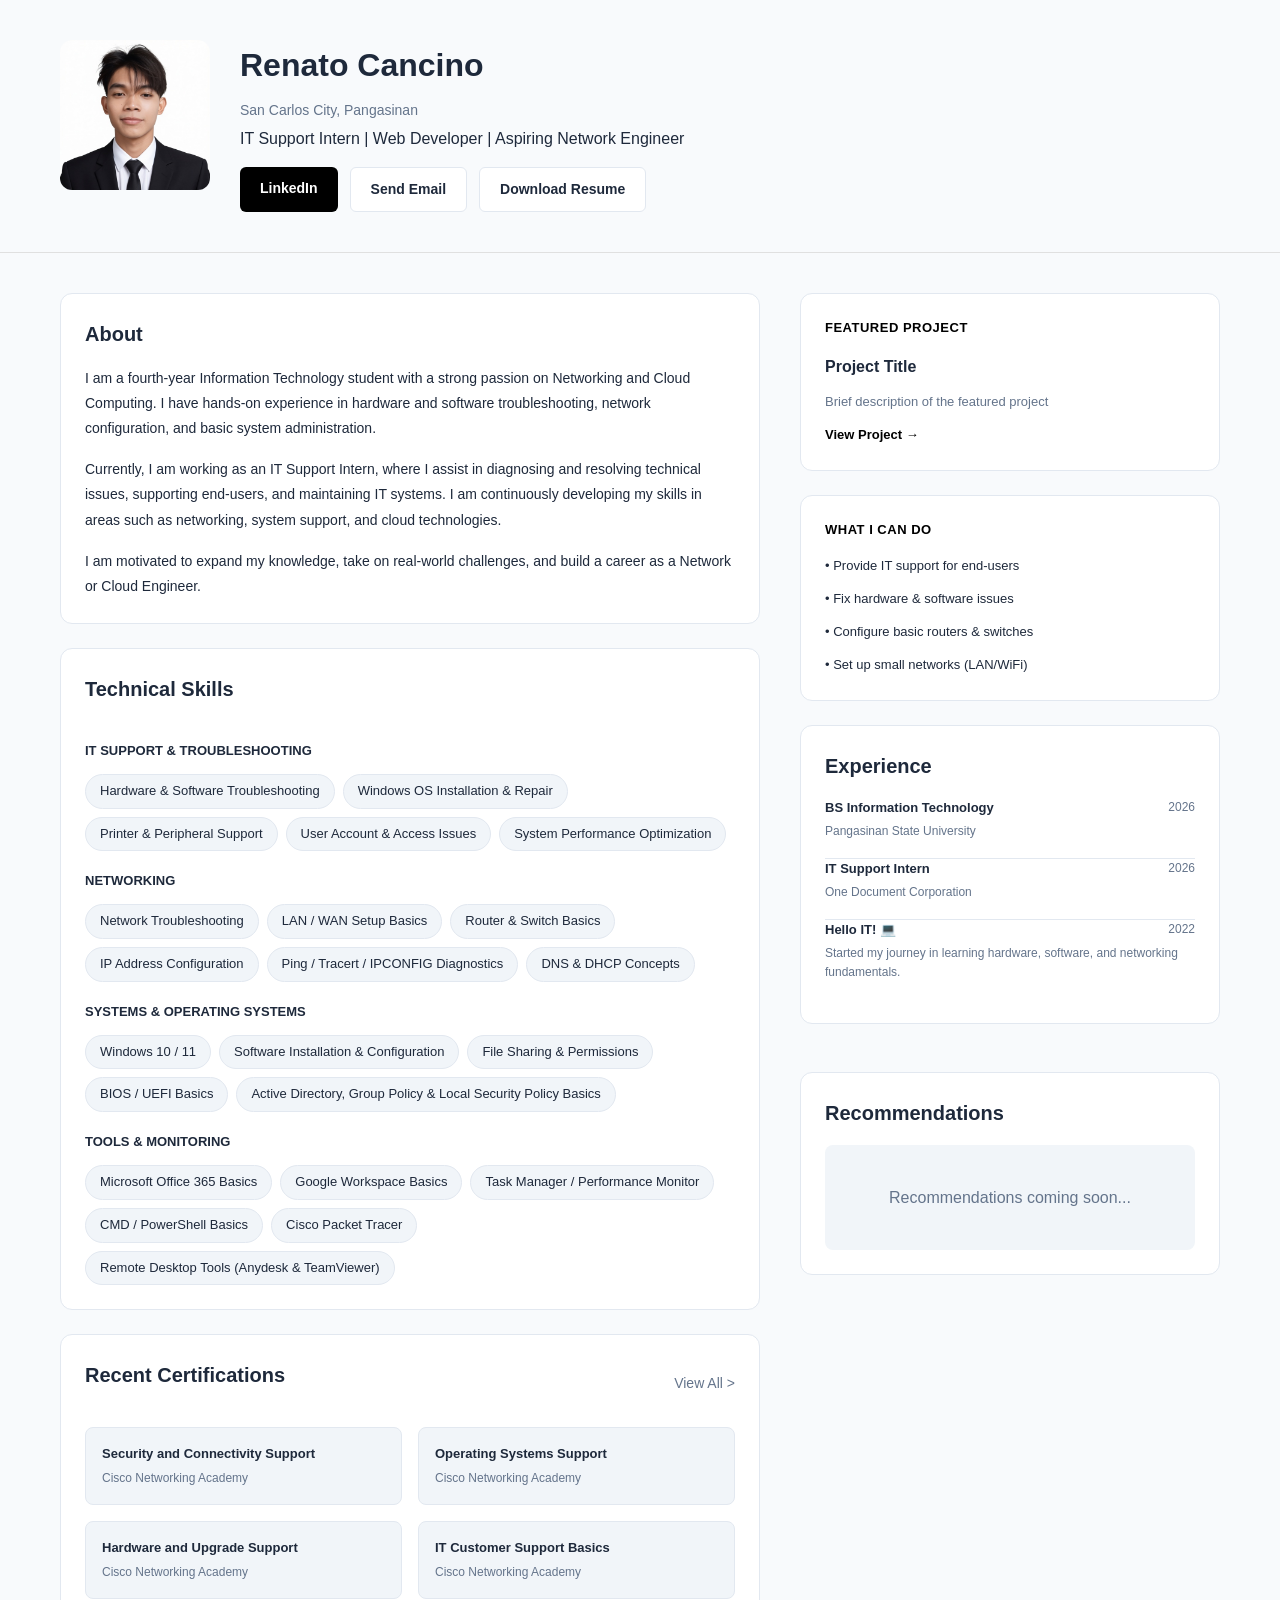
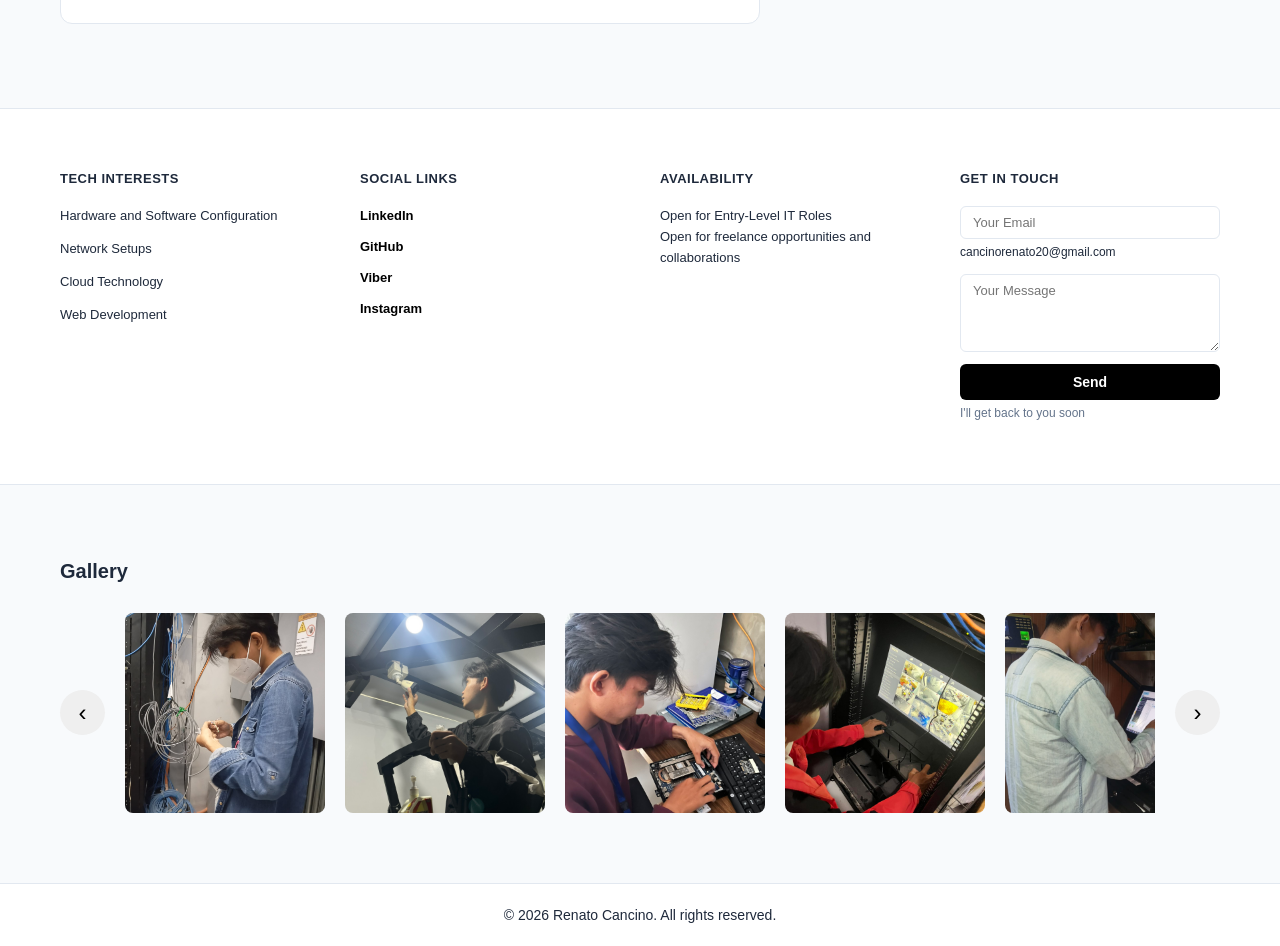
==== commit cda2a87d: "added contact form" ====
--- a/index.html
+++ b/index.html
@@ -285,20 +285,21 @@
                 <!-- Contact -->
                 <div class="affiliations-group">
                     <h3 class="group-title">Get in touch</h3>
-                    <div class="contact-options">
+                    <form id="contactForm" class="contact-form" action="https://formspree.io/f/mgodkzko" method="POST">
                         <div class="contact-item">
-                            <input type="email" placeholder="Email" class="contact-input">
-                            <p class="contact-email">cancinorenato20@email.com</p>
+                            <input type="email" name="email" id="visitorEmail" placeholder="Your Email" class="contact-input" required>
+                            <p class="contact-email">cancinorenato20@gmail.com</p>
                         </div>
                         <div class="contact-item">
-                            <button class="btn btn-primary">Let's talk</button>
-                            <p class="contact-text">Schedule a Call</p>
-                        </div>
+                            <textarea name="message" id="contactMessage" placeholder="Your Message" class="contact-textarea" rows="4" required></textarea>
+                        </div>
+                        <!-- reCAPTCHA v3 token field (hidden) -->
+                        <input type="hidden" name="g-recaptcha-response" id="recaptchaToken">
                         <div class="contact-item">
-                            <button class="btn btn-secondary">Blog</button>
-                            <p class="contact-text">Read my blog</p>
-                        </div>
-                    </div>
+                            <button type="submit" class="btn btn-primary" id="sendBtn">Send</button>
+                            <p class="contact-text">I'll get back to you soon</p>
+                        </div>
+                    </form>
                 </div>
             </div>
         </div>
@@ -375,6 +376,19 @@
         </div>
     </div>
 
-    <script src="js/script.js"></script>
+    <!-- Status Modal for Contact Form -->
+    <div id="statusModal" class="modal">
+        <div class="modal-content status-modal">
+            <div class="modal-body">
+                <p id="statusMessage" class="status-message"></p>
+                <button class="btn btn-primary" onclick="document.getElementById('statusModal').classList.remove('active')">Close</button>
+            </div>
+        </div>
+    </div>
+
+    <!-- Google reCAPTCHA v3 -->
+    <script src="https://www.google.com/recaptcha/api.js?render=6Lfa8dksAAAAAE4stgZiYDtVGyNRi7VyNK4BJ29c"></script>
+    <!-- Simple Form Handling (No EmailJS needed!) -->
+    <script defer src="js/script.js"></script>
 </body>
 </html>
--- a/css/styles.css
+++ b/css/styles.css
@@ -529,12 +529,41 @@
     gap: 4px;
 }
 
+.contact-form {
+    display: flex;
+    flex-direction: column;
+    gap: 12px;
+}
+
 .contact-input {
     padding: 8px 12px;
     border: 1px solid var(--border-color);
     border-radius: 6px;
     font-size: 13px;
     font-family: inherit;
+    transition: var(--transition);
+}
+
+.contact-input:focus {
+    outline: none;
+    border-color: var(--secondary-color);
+    box-shadow: 0 0 0 3px rgba(99, 102, 241, 0.1);
+}
+
+.contact-textarea {
+    padding: 8px 12px;
+    border: 1px solid var(--border-color);
+    border-radius: 6px;
+    font-size: 13px;
+    font-family: inherit;
+    resize: vertical;
+    transition: var(--transition);
+}
+
+.contact-textarea:focus {
+    outline: none;
+    border-color: var(--secondary-color);
+    box-shadow: 0 0 0 3px rgba(99, 102, 241, 0.1);
 }
 
 .contact-email {
@@ -1223,3 +1252,22 @@
     background: rgba(0, 0, 0, 0.1);
     color: #1a1a1a;
 }
+
+/* Status Modal Styles */
+.status-modal {
+    background-color: white !important;
+    box-shadow: 0 10px 40px rgba(0, 0, 0, 0.2) !important;
+}
+
+.status-modal .modal-body {
+    background-color: white !important;
+    gap: 20px;
+}
+
+.status-message {
+    font-size: 16px;
+    color: var(--text-dark);
+    text-align: center;
+    margin: 0;
+    padding: 20px 0;
+}
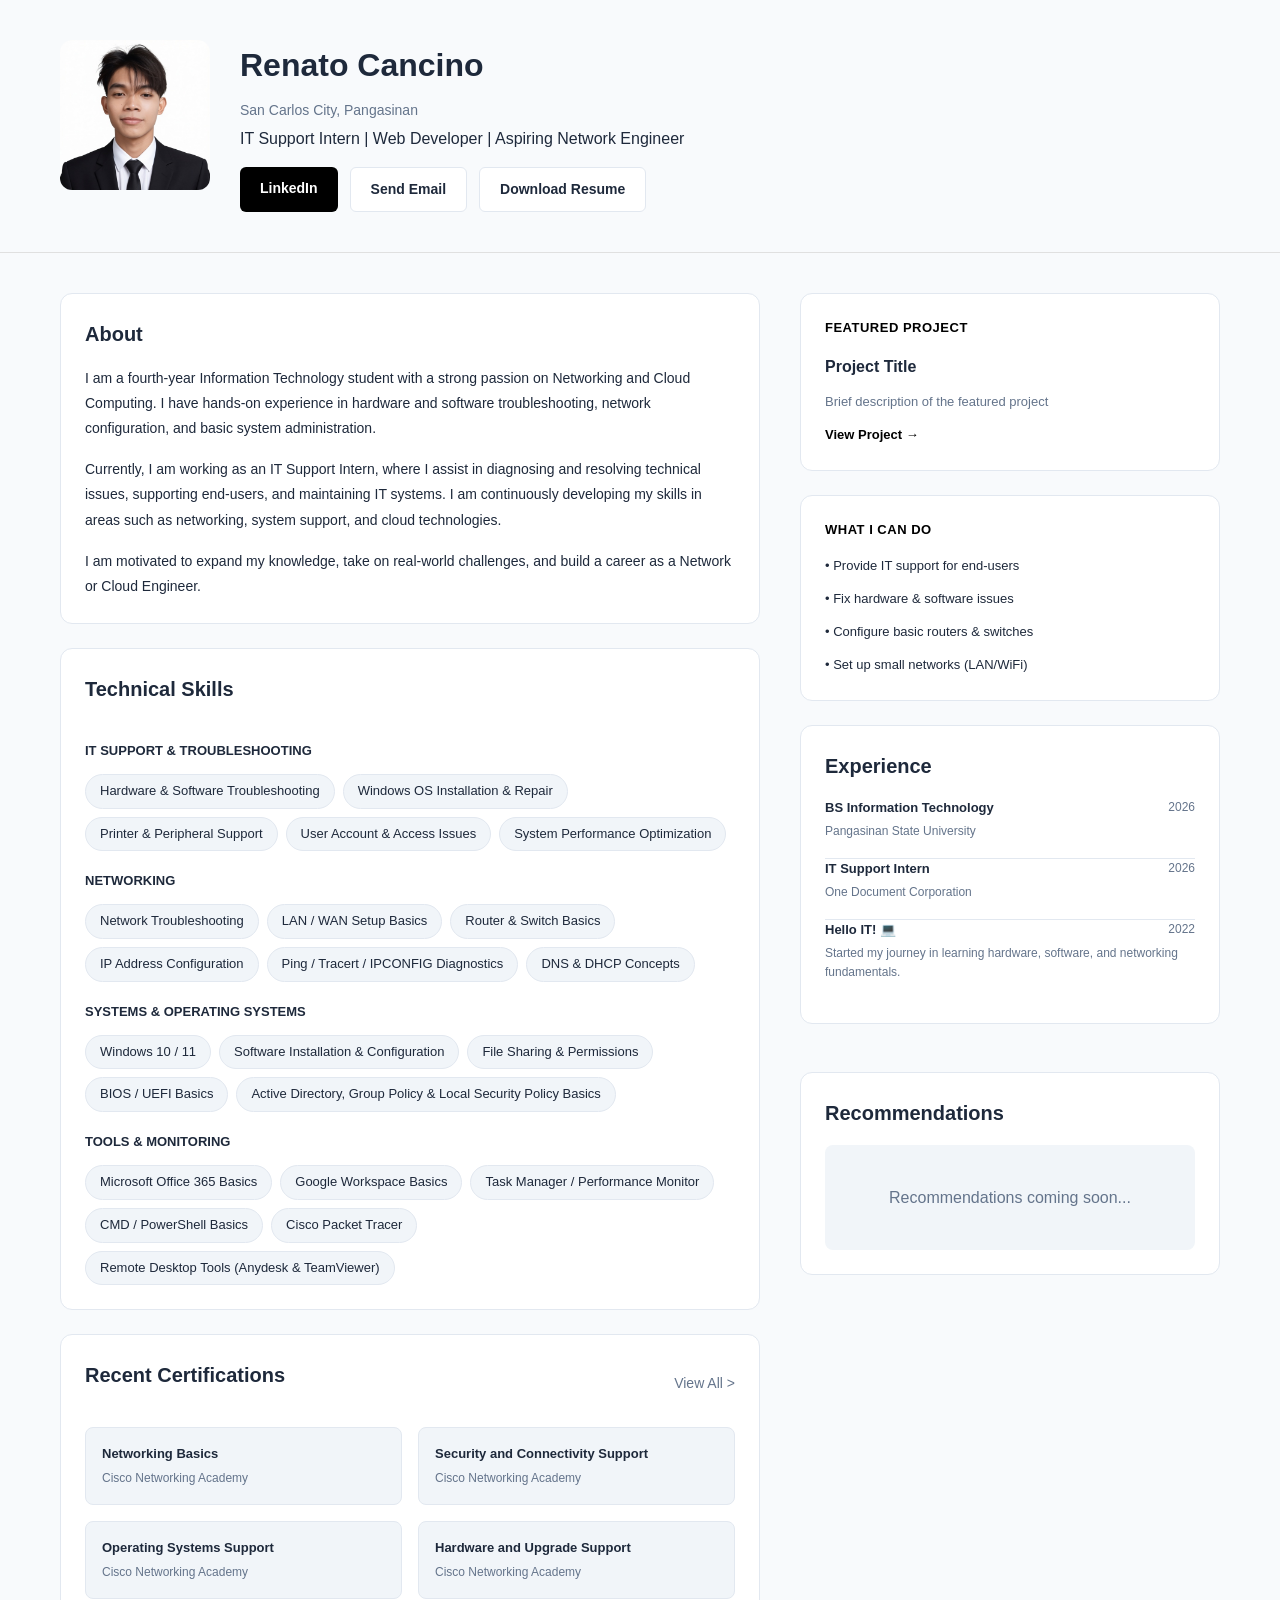
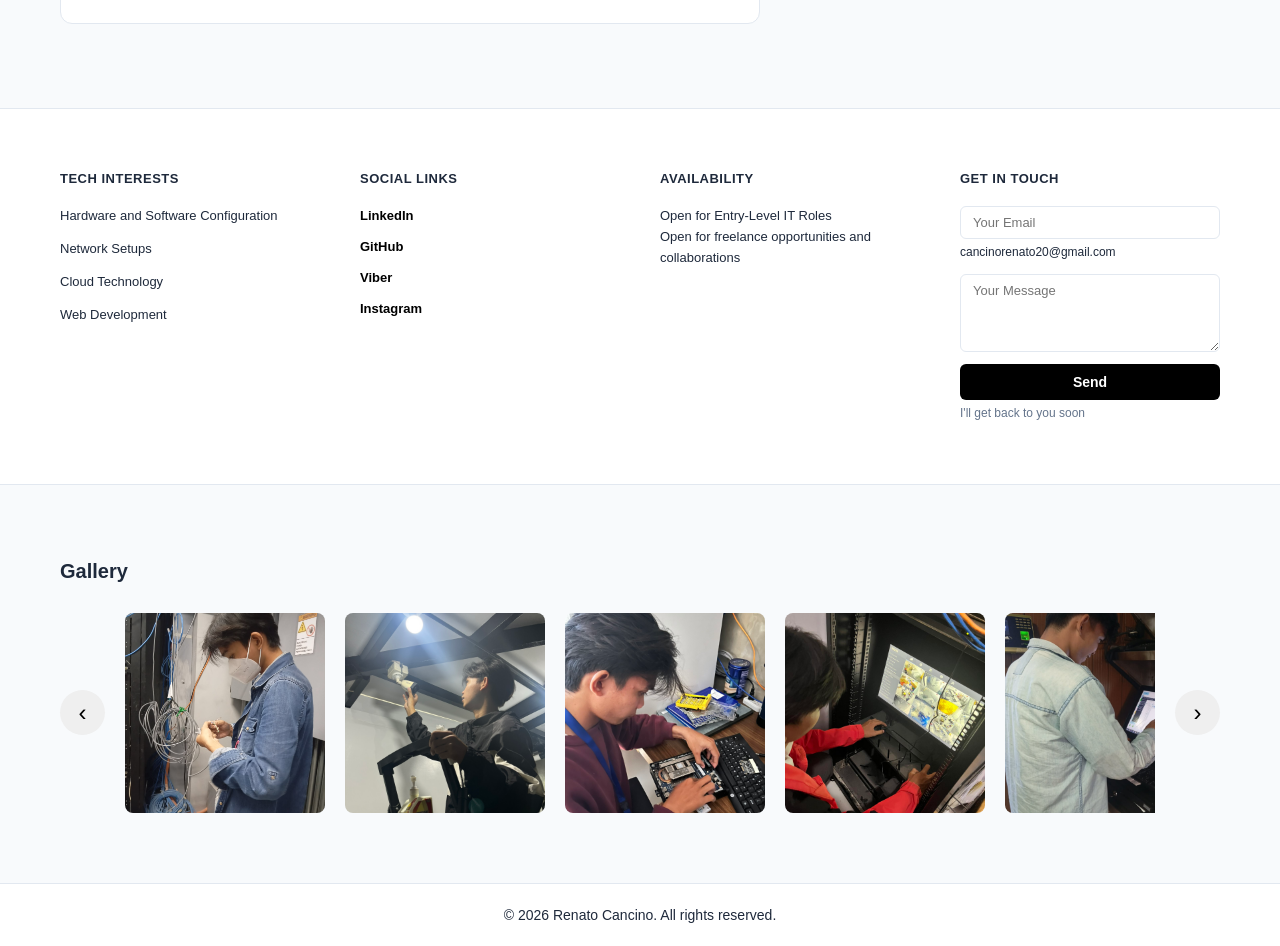
==== commit 06dec60d: "added my new cert networking basics" ====
--- a/index.html
+++ b/index.html
@@ -153,6 +153,11 @@
                     </div>
                     
                     <div class="certifications-list">
+                        <div class="certification-item" data-cert-title="Networking Basics" data-cert-issuer="Cisco Networking Academy" data-cert-image="img/Networking_Basics_certificate_cancinorenato20-gmail-com_708954ea-deac-4a3c-93d2-6af872104437_page_1.png" data-cert-link="https://www.credly.com/badges/7cbf16fa-a73c-49de-bc19-22cb10d4a450">
+                            <h3>Networking Basics</h3>
+                            <p>Cisco Networking Academy</p>
+                        </div>
+
                         <div class="certification-item" data-cert-title="Security and Connectivity Support" data-cert-issuer="Cisco Networking Academy" data-cert-image="img/Security_and_Connectivity_Support_certificate_cancinorenato20-gmail-com_c8e03d0d-3d9d-4616-a3e9-166d271a35c9_page_1.png" data-cert-link="https://www.credly.com/badges/dbead047-0b74-48d6-b1dc-4c19077c2e01">
                             <h3>Security and Connectivity Support</h3>
                             <p>Cisco Networking Academy</p>
@@ -165,11 +170,6 @@
 
                         <div class="certification-item" data-cert-title="Hardware and Upgrade Support" data-cert-issuer="Cisco Networking Academy" data-cert-image="img/Hardware_and_Upgrade_Support_certificate_cancinorenato20-gmail-com_0ec5836f-facd-4a70-804b-16af0f0a520e_page_1.png" data-cert-link="https://www.credly.com/badges/650f048b-5d3e-4b50-a490-e8a0884c7eaa">
                             <h3>Hardware and Upgrade Support</h3>
-                            <p>Cisco Networking Academy</p>
-                        </div>
-                    
-                        <div class="certification-item" data-cert-title="IT Customer Support Basics" data-cert-issuer="Cisco Networking Academy" data-cert-image="img/IT_Customer_Support_Basics_certificate_cancinorenato20-gmail-com_906d845b-3d76-4a4b-9ee6-7872a7df939f_page_1.png" data-cert-link="https://www.credly.com/badges/1a606e12-5934-4e95-b721-cde93f7c1914">
-                            <h3>IT Customer Support Basics</h3>
                             <p>Cisco Networking Academy</p>
                         </div>
                     </div>
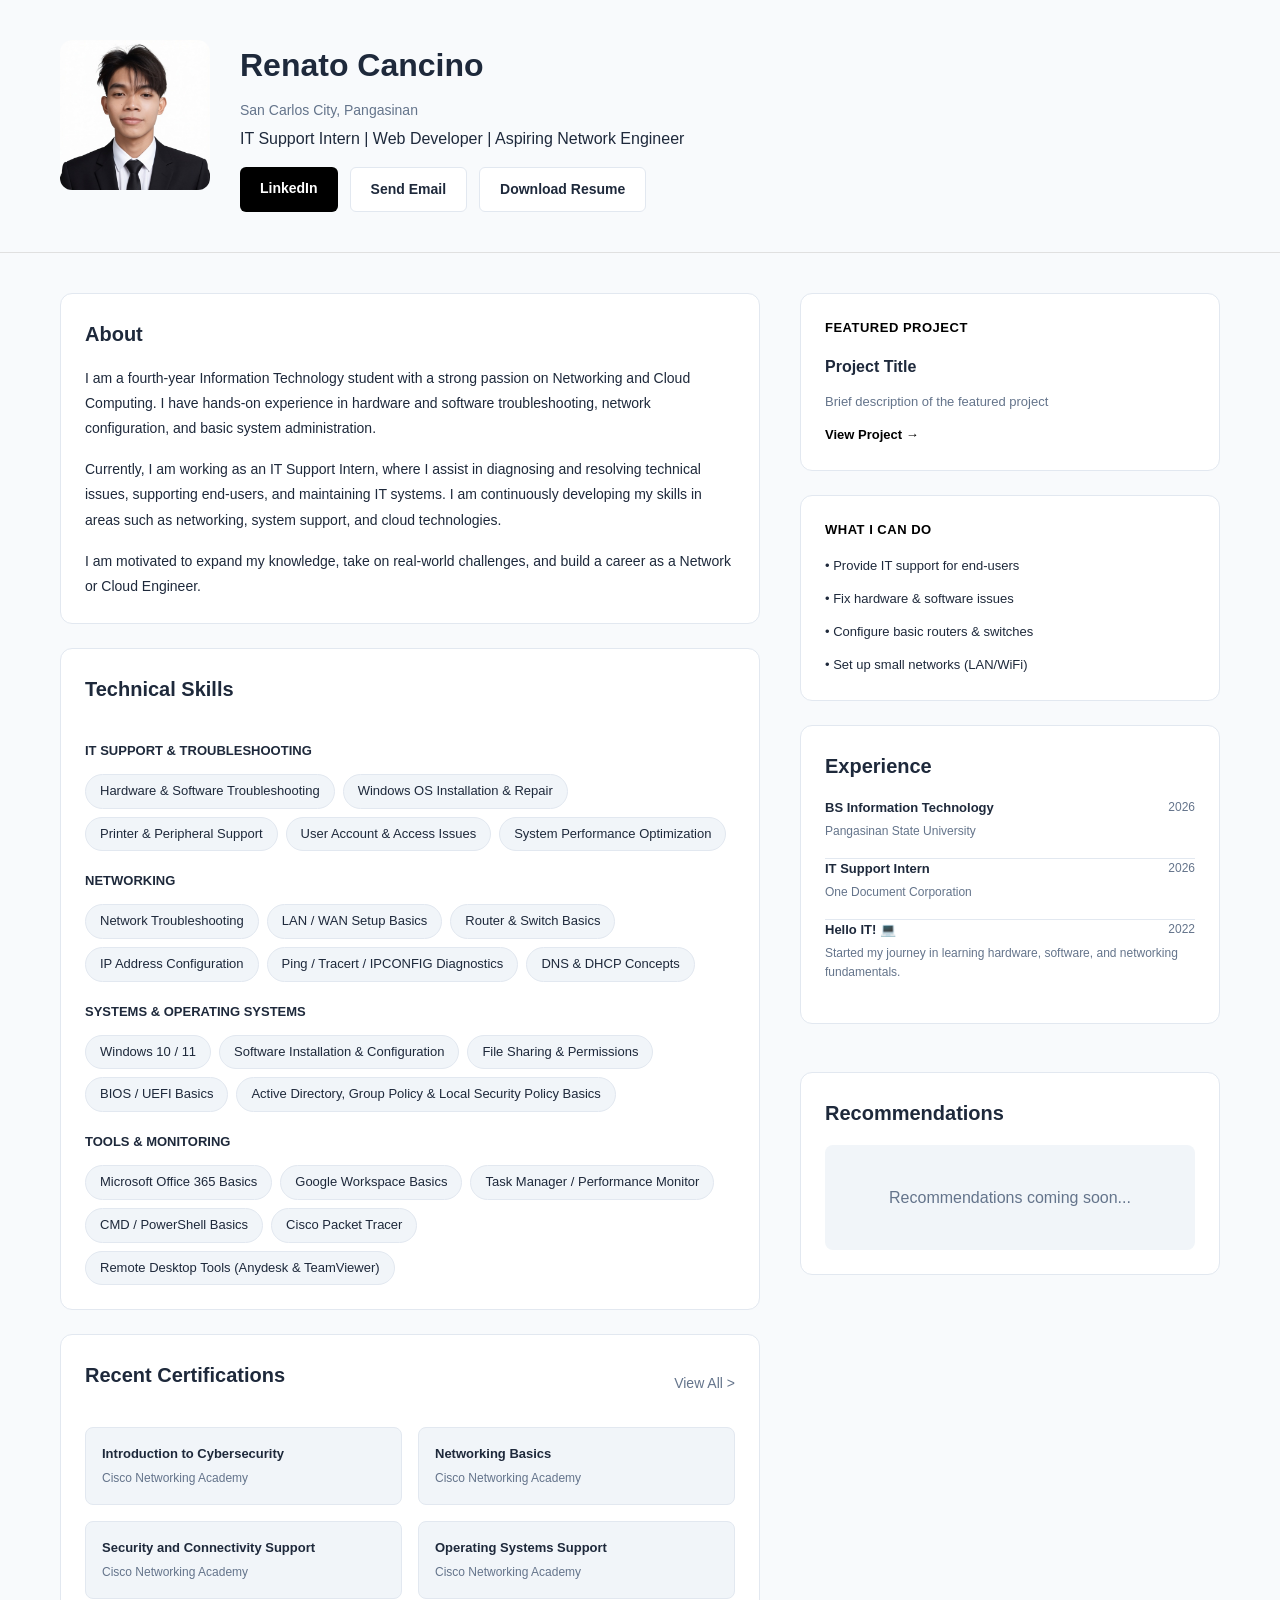
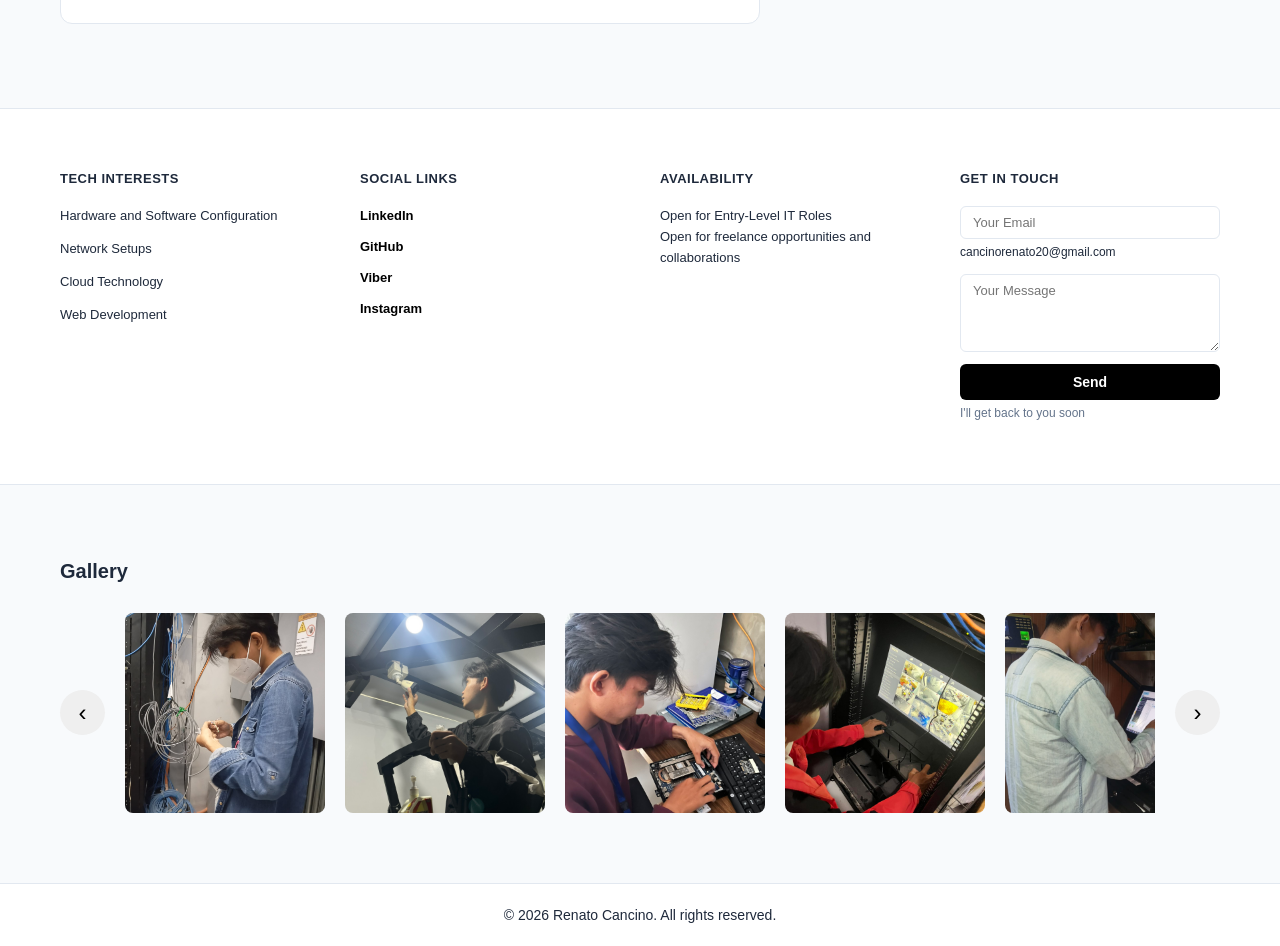
==== commit 57f61426: "added my intro to cybersec certs" ====
--- a/index.html
+++ b/index.html
@@ -153,6 +153,11 @@
                     </div>
                     
                     <div class="certifications-list">
+                        <div class="certification-item" data-cert-title="Introduction to Cybersecurity" data-cert-issuer="Cisco Networking Academy" data-cert-image="img/Introduction_to_Cybersecurity_certificate_cancinorenato20-gmail-com_e598e7d8-c571-43ea-95d3-1f37308ee745_page_1.png" data-cert-link="https://www.credly.com/badges/4852f0a1-b587-4b00-bf6d-ac2f21e37b74">
+                            <h3>Introduction to Cybersecurity</h3>
+                            <p>Cisco Networking Academy</p>
+                        </div>
+
                         <div class="certification-item" data-cert-title="Networking Basics" data-cert-issuer="Cisco Networking Academy" data-cert-image="img/Networking_Basics_certificate_cancinorenato20-gmail-com_708954ea-deac-4a3c-93d2-6af872104437_page_1.png" data-cert-link="https://www.credly.com/badges/7cbf16fa-a73c-49de-bc19-22cb10d4a450">
                             <h3>Networking Basics</h3>
                             <p>Cisco Networking Academy</p>
@@ -168,10 +173,10 @@
                             <p>Cisco Networking Academy</p>
                         </div>
 
-                        <div class="certification-item" data-cert-title="Hardware and Upgrade Support" data-cert-issuer="Cisco Networking Academy" data-cert-image="img/Hardware_and_Upgrade_Support_certificate_cancinorenato20-gmail-com_0ec5836f-facd-4a70-804b-16af0f0a520e_page_1.png" data-cert-link="https://www.credly.com/badges/650f048b-5d3e-4b50-a490-e8a0884c7eaa">
+                        <!-- <div class="certification-item" data-cert-title="Hardware and Upgrade Support" data-cert-issuer="Cisco Networking Academy" data-cert-image="img/Hardware_and_Upgrade_Support_certificate_cancinorenato20-gmail-com_0ec5836f-facd-4a70-804b-16af0f0a520e_page_1.png" data-cert-link="https://www.credly.com/badges/650f048b-5d3e-4b50-a490-e8a0884c7eaa">
                             <h3>Hardware and Upgrade Support</h3>
                             <p>Cisco Networking Academy</p>
-                        </div>
+                        </div> -->
                     </div>
                 </section>   
             </div>
